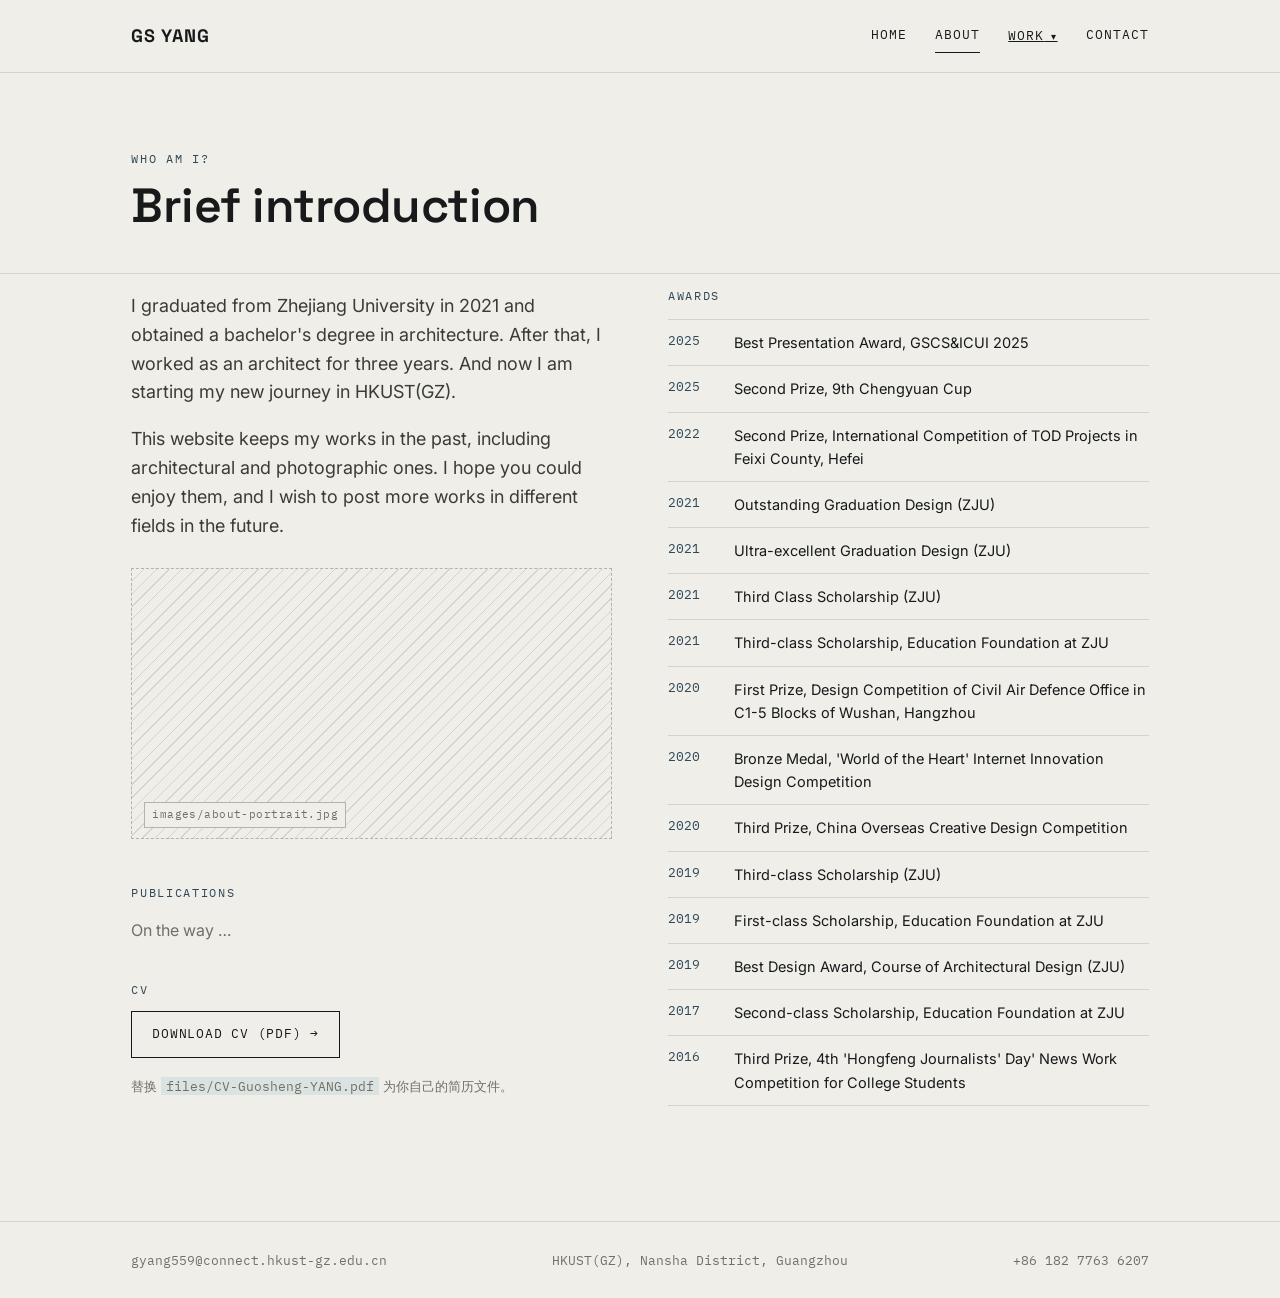
==== about.html @ d6c16cd3 "Add files via upload" ====
<!DOCTYPE html>
<html lang="en">
<head>
<meta charset="UTF-8">
<meta name="viewport" content="width=device-width, initial-scale=1">
<title>GS YANG — About</title>
<meta name="description" content="Who am I — brief introduction, publications, and awards.">
<link rel="preconnect" href="https://fonts.googleapis.com">
<link rel="preconnect" href="https://fonts.gstatic.com" crossorigin>
<link href="https://fonts.googleapis.com/css2?family=Space+Grotesk:wght@500;600;700&family=Inter:wght@400;500;600&family=IBM+Plex+Mono:wght@400;500&display=swap" rel="stylesheet">
<link rel="stylesheet" href="styles.css">
</head>
<body>

<header class="site-header">
  <div class="wrap header-inner">
    <a href="index.html" class="brand">GS YANG</a>
    <input type="checkbox" id="nav-toggle" class="nav-toggle-input">
    <label for="nav-toggle" class="nav-toggle-label" aria-label="打开菜单"><span></span></label>
    <nav class="site-nav">
      <a href="index.html">HOME</a>
      <a href="about.html" aria-current="page">ABOUT</a>
      <div class="nav-dropdown">
        <a href="work.html">WORK</a>
        <div class="dropdown-panel">
          <a href="work-architecture.html">Architecture</a>
          <a href="work-photography.html">Photography</a>
          <a href="work-student-work.html">Student Work</a>
          <a href="work-others.html">Others</a>
        </div>
      </div>
      <a href="contact.html">CONTACT</a>
    </nav>
  </div>
</header>

<main>

  <section class="hero" style="padding-bottom:40px;">
    <div class="wrap">
      <p class="eyebrow">WHO AM I?</p>
      <h1 style="font-size:clamp(32px,4.5vw,48px); margin-top:12px;">Brief introduction</h1>
    </div>
  </section>

  <section style="padding-top:0;">
    <div class="wrap about-grid">
      <div>
        <p class="lede" style="max-width:none;">I graduated from Zhejiang University in 2021 and obtained a bachelor's degree in architecture. After that, I worked as an architect for three years. And now I am starting my new journey in HKUST(GZ).</p>
        <p class="lede" style="max-width:none; margin-top:16px;">This website keeps my works in the past, including architectural and photographic ones. I hope you could enjoy them, and I wish to post more works in different fields in the future.</p>

        <div class="img-slot wide" style="margin-top:28px;"><span>images/about-portrait.jpg</span></div>

        <p class="eyebrow" style="margin-top:44px; margin-bottom:12px;">PUBLICATIONS</p>
        <p style="color:var(--muted);">On the way&nbsp;&hellip;</p>

        <p class="eyebrow" style="margin-top:36px; margin-bottom:12px;">CV</p>
        <a class="btn" href="files/CV-Guosheng-YANG.pdf">Download CV (PDF) →</a>
        <p class="copyright-note">替换 <code style="font-family:var(--mono); background:var(--accent-soft); padding:1px 5px;">files/CV-Guosheng-YANG.pdf</code> 为你自己的简历文件。</p>
      </div>

      <div>
        <p class="eyebrow" style="margin-bottom:14px;">AWARDS</p>
        <ul class="award-list">
          <li><span class="award-year">2025</span><span>Best Presentation Award, GSCS&amp;ICUI 2025</span></li>
          <li><span class="award-year">2025</span><span>Second Prize, 9th Chengyuan Cup</span></li>
          <li><span class="award-year">2022</span><span>Second Prize, International Competition of TOD Projects in Feixi County, Hefei</span></li>
          <li><span class="award-year">2021</span><span>Outstanding Graduation Design (ZJU)</span></li>
          <li><span class="award-year">2021</span><span>Ultra-excellent Graduation Design (ZJU)</span></li>
          <li><span class="award-year">2021</span><span>Third Class Scholarship (ZJU)</span></li>
          <li><span class="award-year">2021</span><span>Third-class Scholarship, Education Foundation at ZJU</span></li>
          <li><span class="award-year">2020</span><span>First Prize, Design Competition of Civil Air Defence Office in C1-5 Blocks of Wushan, Hangzhou</span></li>
          <li><span class="award-year">2020</span><span>Bronze Medal, 'World of the Heart' Internet Innovation Design Competition</span></li>
          <li><span class="award-year">2020</span><span>Third Prize, China Overseas Creative Design Competition</span></li>
          <li><span class="award-year">2019</span><span>Third-class Scholarship (ZJU)</span></li>
          <li><span class="award-year">2019</span><span>First-class Scholarship, Education Foundation at ZJU</span></li>
          <li><span class="award-year">2019</span><span>Best Design Award, Course of Architectural Design (ZJU)</span></li>
          <li><span class="award-year">2017</span><span>Second-class Scholarship, Education Foundation at ZJU</span></li>
          <li><span class="award-year">2016</span><span>Third Prize, 4th 'Hongfeng Journalists' Day' News Work Competition for College Students</span></li>
        </ul>
      </div>
    </div>
  </section>

</main>

<footer class="site-footer">
  <div class="wrap footer-inner">
    <a href="mailto:gyang559@connect.hkust-gz.edu.cn">gyang559@connect.hkust-gz.edu.cn</a>
    <span>HKUST(GZ), Nansha District, Guangzhou</span>
    <span>+86 182 7763 6207</span>
  </div>
</footer>

</body>
</html>
---- styles.css ----
/* ============================================================
   GS YANG — portfolio
   Design language: drafting paper + ink + title-block annotation,
   drawn from the project spec sheets (Location / Role / Scale /
   Status) that already structure this site's real content.
   ============================================================ */

:root{
  --paper: #efeee9;
  --paper-raised: #f8f7f3;
  --ink: #17191a;
  --ink-soft: #3a3c35;
  --muted: #726f66;
  --rule: #d7d3c7;
  --rule-strong: #b8b3a4;
  --accent: #2f4858;
  --accent-soft: #dbe3e2;
  --accent-line: #7d97a0;

  --display: "Space Grotesk", "Arial Narrow", sans-serif;
  --body: "Inter", -apple-system, "Segoe UI", sans-serif;
  --mono: "IBM Plex Mono", ui-monospace, "SFMono-Regular", monospace;

  --maxw: 1120px;
  --pad: clamp(20px, 4vw, 56px);
}

*, *::before, *::after{ box-sizing: border-box; }

html{ -webkit-text-size-adjust: 100%; scroll-behavior: smooth; }

@media (prefers-reduced-motion: reduce){
  html{ scroll-behavior: auto; }
  *, *::before, *::after{ animation-duration: 0.001ms !important; transition-duration: 0.001ms !important; }
}

body{
  margin: 0;
  background: var(--paper);
  color: var(--ink);
  font-family: var(--body);
  font-size: 16px;
  line-height: 1.6;
  -webkit-font-smoothing: antialiased;
}

img{ max-width: 100%; display: block; }

a{ color: inherit; }

.wrap{
  max-width: var(--maxw);
  margin: 0 auto;
  padding-left: var(--pad);
  padding-right: var(--pad);
}

:focus-visible{
  outline: 2px solid var(--accent);
  outline-offset: 3px;
}

h1, h2, h3{
  font-family: var(--display);
  font-weight: 600;
  letter-spacing: -0.01em;
  line-height: 1.1;
  margin: 0;
}

.eyebrow{
  font-family: var(--mono);
  font-size: 12px;
  letter-spacing: 0.14em;
  text-transform: uppercase;
  color: var(--accent);
}

.lede{
  font-size: 18px;
  color: var(--ink-soft);
  max-width: 56ch;
}

/* ---------- header / nav ---------- */

.site-header{
  border-bottom: 1px solid var(--rule);
  background: var(--paper);
  position: sticky;
  top: 0;
  z-index: 20;
}

.header-inner{
  display: flex;
  align-items: center;
  justify-content: space-between;
  height: 72px;
}

.brand{
  font-family: var(--display);
  font-weight: 700;
  font-size: 18px;
  letter-spacing: 0.04em;
  text-decoration: none;
}

.nav-toggle-input{ display: none; }

.nav-toggle-label{
  display: none;
  flex-direction: column;
  gap: 5px;
  cursor: pointer;
  padding: 8px;
  margin: -8px;
}
.nav-toggle-label span,
.nav-toggle-label::before,
.nav-toggle-label::after{
  content: "";
  display: block;
  width: 22px;
  height: 2px;
  background: var(--ink);
}

.site-nav{
  display: flex;
  align-items: center;
  gap: 28px;
  font-family: var(--mono);
  font-size: 13px;
  letter-spacing: 0.08em;
  text-transform: uppercase;
}

.site-nav > a{
  text-decoration: none;
  padding: 6px 0;
  border-bottom: 1px solid transparent;
}
.site-nav > a:hover,
.site-nav > a[aria-current="page"]{
  border-bottom-color: var(--ink);
}

.nav-dropdown{ position: relative; }
.nav-dropdown > a::after{
  content: " \25BE";
  font-size: 10px;
}
.dropdown-panel{
  display: none;
  position: absolute;
  top: 100%;
  left: 0;
  margin-top: 12px;
  min-width: 176px;
  background: var(--paper-raised);
  border: 1px solid var(--rule);
  box-shadow: 0 8px 20px rgba(23,25,26,0.08);
  padding: 6px;
}
.nav-dropdown:hover .dropdown-panel,
.nav-dropdown:focus-within .dropdown-panel{
  display: block;
}
.dropdown-panel a{
  display: block;
  padding: 9px 12px;
  text-decoration: none;
  text-transform: none;
  letter-spacing: 0;
  font-family: var(--body);
  font-size: 14px;
}
.dropdown-panel a:hover{ background: var(--accent-soft); }

@media (max-width: 760px){
  .nav-toggle-label{ display: flex; }
  .site-nav{
    display: none;
    position: absolute;
    top: 72px;
    left: 0;
    right: 0;
    flex-direction: column;
    align-items: stretch;
    gap: 0;
    background: var(--paper);
    border-bottom: 1px solid var(--rule);
    padding: 8px var(--pad) 20px;
  }
  .nav-toggle-input:checked ~ .site-nav{ display: flex; }
  .site-nav > a{ padding: 12px 0; border-bottom: 1px solid var(--rule); }
  .nav-dropdown{ display: flex; flex-direction: column; }
  .dropdown-panel{
    display: block;
    position: static;
    margin-top: 0;
    border: none;
    box-shadow: none;
    padding: 0 0 4px 14px;
  }
  .dropdown-panel a{ padding: 10px 0; font-size: 14px; }
}

/* ---------- title block (signature component) ---------- */

.title-block{
  border: 1px solid var(--ink);
  background: var(--paper-raised);
  display: grid;
  grid-template-columns: repeat(2, 1fr);
}
.title-block dt{
  font-family: var(--mono);
  font-size: 11px;
  letter-spacing: 0.1em;
  text-transform: uppercase;
  color: var(--muted);
}
.title-block dd{
  margin: 4px 0 0;
  font-family: var(--body);
  font-size: 15px;
  font-weight: 500;
}
.title-block > div{
  padding: 16px 18px;
  border-right: 1px solid var(--rule);
  border-bottom: 1px solid var(--rule);
}
.title-block > div:nth-child(2n){ border-right: none; }
.title-block > div:nth-last-child(-n+2){ border-bottom: none; }

@media (max-width: 560px){
  .title-block{ grid-template-columns: 1fr; }
  .title-block > div{ border-right: none; }
  .title-block > div:nth-last-child(-n+2){ border-bottom: 1px solid var(--rule); }
  .title-block > div:last-child{ border-bottom: none; }
}

.status-dot{
  display: inline-block;
  width: 7px; height: 7px;
  border-radius: 50%;
  background: var(--accent);
  margin-right: 7px;
}

/* ---------- buttons / links ---------- */

.btn{
  display: inline-flex;
  align-items: center;
  gap: 8px;
  font-family: var(--mono);
  font-size: 13px;
  letter-spacing: 0.06em;
  text-transform: uppercase;
  text-decoration: none;
  padding: 12px 20px;
  border: 1px solid var(--ink);
  color: var(--ink);
  background: transparent;
  transition: background 120ms ease, color 120ms ease;
}
.btn:hover{ background: var(--ink); color: var(--paper); }
.btn-accent{ border-color: var(--accent); color: var(--accent); }
.btn-accent:hover{ background: var(--accent); color: var(--paper); }

.text-link{
  text-decoration-color: var(--rule-strong);
  text-underline-offset: 3px;
}
.text-link:hover{ text-decoration-color: var(--ink); }

/* ---------- sections / rhythm ---------- */

section{ padding-top: 72px; padding-bottom: 72px; }
section + section{ border-top: 1px solid var(--rule); }
.section-head{ margin-bottom: 36px; }

.hero{ padding-top: 64px; padding-bottom: 56px; }
.hero-grid{
  display: grid;
  grid-template-columns: 1.1fr 0.9fr;
  gap: 48px;
  align-items: start;
}
.hero h1{
  font-size: clamp(40px, 6vw, 68px);
  margin-top: 18px;
}
@media (max-width: 820px){
  .hero-grid{ grid-template-columns: 1fr; }
}

/* ---------- news ---------- */

.news-row{
  display: flex;
  gap: 20px;
  align-items: baseline;
  padding: 18px 0;
  border-top: 1px solid var(--rule);
}
.news-row:last-child{ border-bottom: 1px solid var(--rule); }
.news-row .eyebrow{ flex: 0 0 auto; }

/* ---------- work grid ---------- */

.work-grid{
  display: grid;
  grid-template-columns: repeat(2, 1fr);
  gap: 1px;
  background: var(--rule);
  border: 1px solid var(--rule);
}
.work-tile{
  background: var(--paper);
  padding: 32px 28px;
  text-decoration: none;
  color: var(--ink);
  display: flex;
  flex-direction: column;
  justify-content: space-between;
  min-height: 168px;
  transition: background 140ms ease;
}
.work-tile:hover{ background: var(--paper-raised); }
.work-tile .num{
  font-family: var(--mono);
  font-size: 12px;
  color: var(--muted);
}
.work-tile h3{ font-size: 22px; margin-top: 14px; }
.work-tile .go{
  font-family: var(--mono);
  font-size: 12px;
  letter-spacing: 0.08em;
  color: var(--accent);
  text-transform: uppercase;
}
@media (max-width: 620px){
  .work-grid{ grid-template-columns: 1fr; }
}

/* ---------- project cards (architecture) ---------- */

.project{
  padding: 40px 0;
  border-top: 1px solid var(--rule);
  display: grid;
  grid-template-columns: 300px 1fr;
  gap: 36px;
}
.project:last-child{ padding-bottom: 0; }
@media (max-width: 760px){
  .project{ grid-template-columns: 1fr; }
}
.project-specs{
  font-family: var(--mono);
  font-size: 12.5px;
  border-left: 2px solid var(--accent);
  padding-left: 16px;
}
.project-specs .pname{
  font-family: var(--display);
  font-size: 19px;
  color: var(--ink);
  margin-bottom: 12px;
  letter-spacing: 0;
  text-transform: none;
}
.project-specs dl{ margin: 0; }
.project-specs dt{ color: var(--muted); }
.project-specs dd{ margin: 0 0 10px; color: var(--ink-soft); }
.project-desc p{ margin: 0 0 14px; color: var(--ink-soft); }
.project-desc .img-slot{ margin-top: 18px; }

/* ---------- image placeholder slot ---------- */

.img-slot{
  aspect-ratio: 4 / 3;
  border: 1px dashed var(--rule-strong);
  background:
    repeating-linear-gradient(135deg, transparent 0 8px, var(--rule) 8px 9px);
  display: flex;
  align-items: flex-end;
  padding: 10px 12px;
}
.img-slot span{
  font-family: var(--mono);
  font-size: 11px;
  letter-spacing: 0.04em;
  background: var(--paper);
  padding: 3px 7px;
  color: var(--muted);
  border: 1px solid var(--rule-strong);
}
.img-slot.wide{ aspect-ratio: 16 / 9; }
.img-slot.square{ aspect-ratio: 1 / 1; }

.gallery{
  display: grid;
  grid-template-columns: repeat(3, 1fr);
  gap: 14px;
}
@media (max-width: 760px){
  .gallery{ grid-template-columns: repeat(2, 1fr); }
}
@media (max-width: 480px){
  .gallery{ grid-template-columns: 1fr; }
}

.gallery-note{
  margin-top: 28px;
  padding: 16px 18px;
  background: var(--paper-raised);
  border: 1px solid var(--rule);
  font-size: 14px;
  color: var(--ink-soft);
}
.gallery-note code{
  font-family: var(--mono);
  background: var(--accent-soft);
  padding: 1px 5px;
  font-size: 12.5px;
}

/* ---------- about page ---------- */

.about-grid{
  display: grid;
  grid-template-columns: 1fr 1fr;
  gap: 56px;
}
@media (max-width: 820px){
  .about-grid{ grid-template-columns: 1fr; }
}
.award-list{
  list-style: none;
  margin: 0;
  padding: 0;
}
.award-list li{
  display: grid;
  grid-template-columns: 52px 1fr;
  gap: 14px;
  padding: 11px 0;
  border-top: 1px solid var(--rule);
  font-size: 14.5px;
}
.award-list li:last-child{ border-bottom: 1px solid var(--rule); }
.award-year{
  font-family: var(--mono);
  color: var(--accent);
  font-size: 13px;
}

/* ---------- contact ---------- */

.contact-block{
  display: grid;
  grid-template-columns: repeat(3, 1fr);
  border: 1px solid var(--ink);
}
.contact-block > div{
  padding: 28px;
  border-right: 1px solid var(--rule);
}
.contact-block > div:last-child{ border-right: none; }
@media (max-width: 700px){
  .contact-block{ grid-template-columns: 1fr; }
  .contact-block > div{ border-right: none; border-bottom: 1px solid var(--rule); }
  .contact-block > div:last-child{ border-bottom: none; }
}
.contact-block .eyebrow{ display: block; margin-bottom: 10px; }
.contact-block a{ text-decoration: none; }
.contact-block .val{ font-family: var(--display); font-size: 18px; word-break: break-word; }

/* ---------- footer ---------- */

.site-footer{
  border-top: 1px solid var(--rule);
  margin-top: 40px;
}
.footer-inner{
  padding-top: 28px;
  padding-bottom: 28px;
  display: flex;
  flex-wrap: wrap;
  justify-content: space-between;
  gap: 12px;
  font-family: var(--mono);
  font-size: 12.5px;
  color: var(--muted);
}
.footer-inner a{ color: var(--muted); text-decoration: none; }
.footer-inner a:hover{ color: var(--ink); }

.copyright-note{
  font-size: 12.5px;
  color: var(--muted);
  margin-top: 18px;
}

.back-link{
  display: inline-block;
  margin-bottom: 28px;
  font-family: var(--mono);
  font-size: 12.5px;
  text-decoration: none;
  color: var(--muted);
}
.back-link:hover{ color: var(--ink); }
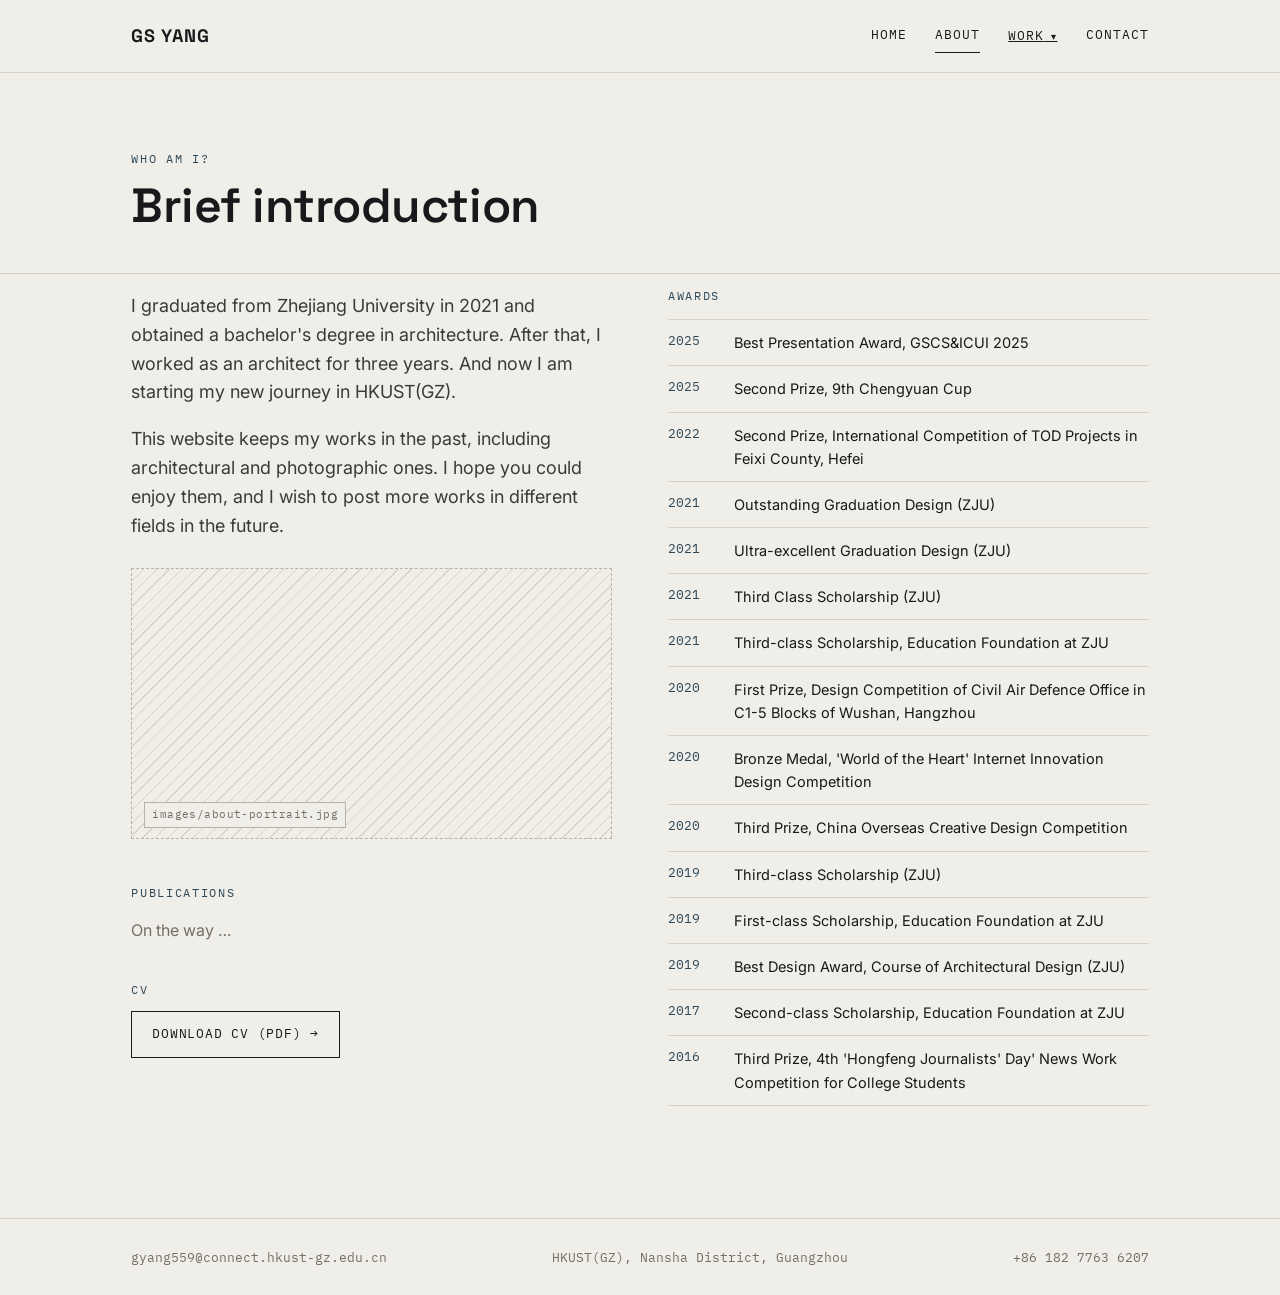
==== commit 3982e8b2: "Update about.html" ====
--- a/about.html
+++ b/about.html
@@ -56,7 +56,7 @@
 
         <p class="eyebrow" style="margin-top:36px; margin-bottom:12px;">CV</p>
         <a class="btn" href="files/CV-Guosheng-YANG.pdf">Download CV (PDF) →</a>
-        <p class="copyright-note">替换 <code style="font-family:var(--mono); background:var(--accent-soft); padding:1px 5px;">files/CV-Guosheng-YANG.pdf</code> 为你自己的简历文件。</p>
+        
       </div>
 
       <div>
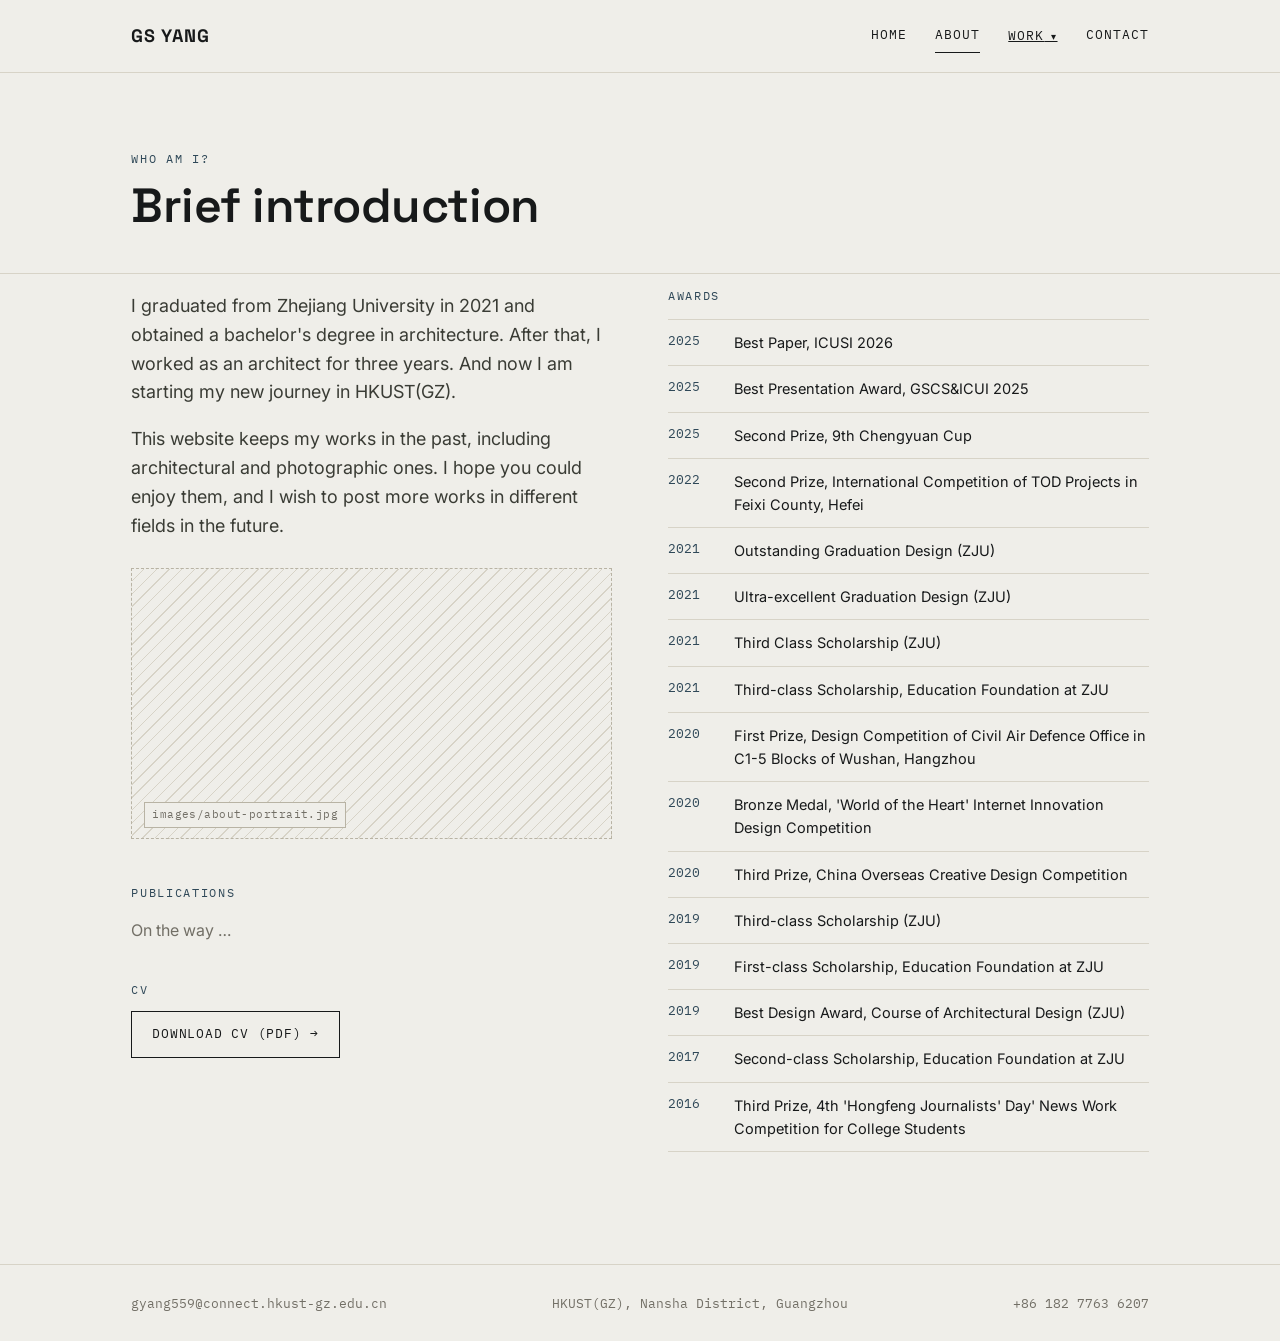
==== commit de613200: "Update about.html" ====
--- a/about.html
+++ b/about.html
@@ -62,6 +62,7 @@
       <div>
         <p class="eyebrow" style="margin-bottom:14px;">AWARDS</p>
         <ul class="award-list">
+          <li><span class="award-year">2025</span><span>Best Paper, ICUSI 2026</span></li>
           <li><span class="award-year">2025</span><span>Best Presentation Award, GSCS&amp;ICUI 2025</span></li>
           <li><span class="award-year">2025</span><span>Second Prize, 9th Chengyuan Cup</span></li>
           <li><span class="award-year">2022</span><span>Second Prize, International Competition of TOD Projects in Feixi County, Hefei</span></li>
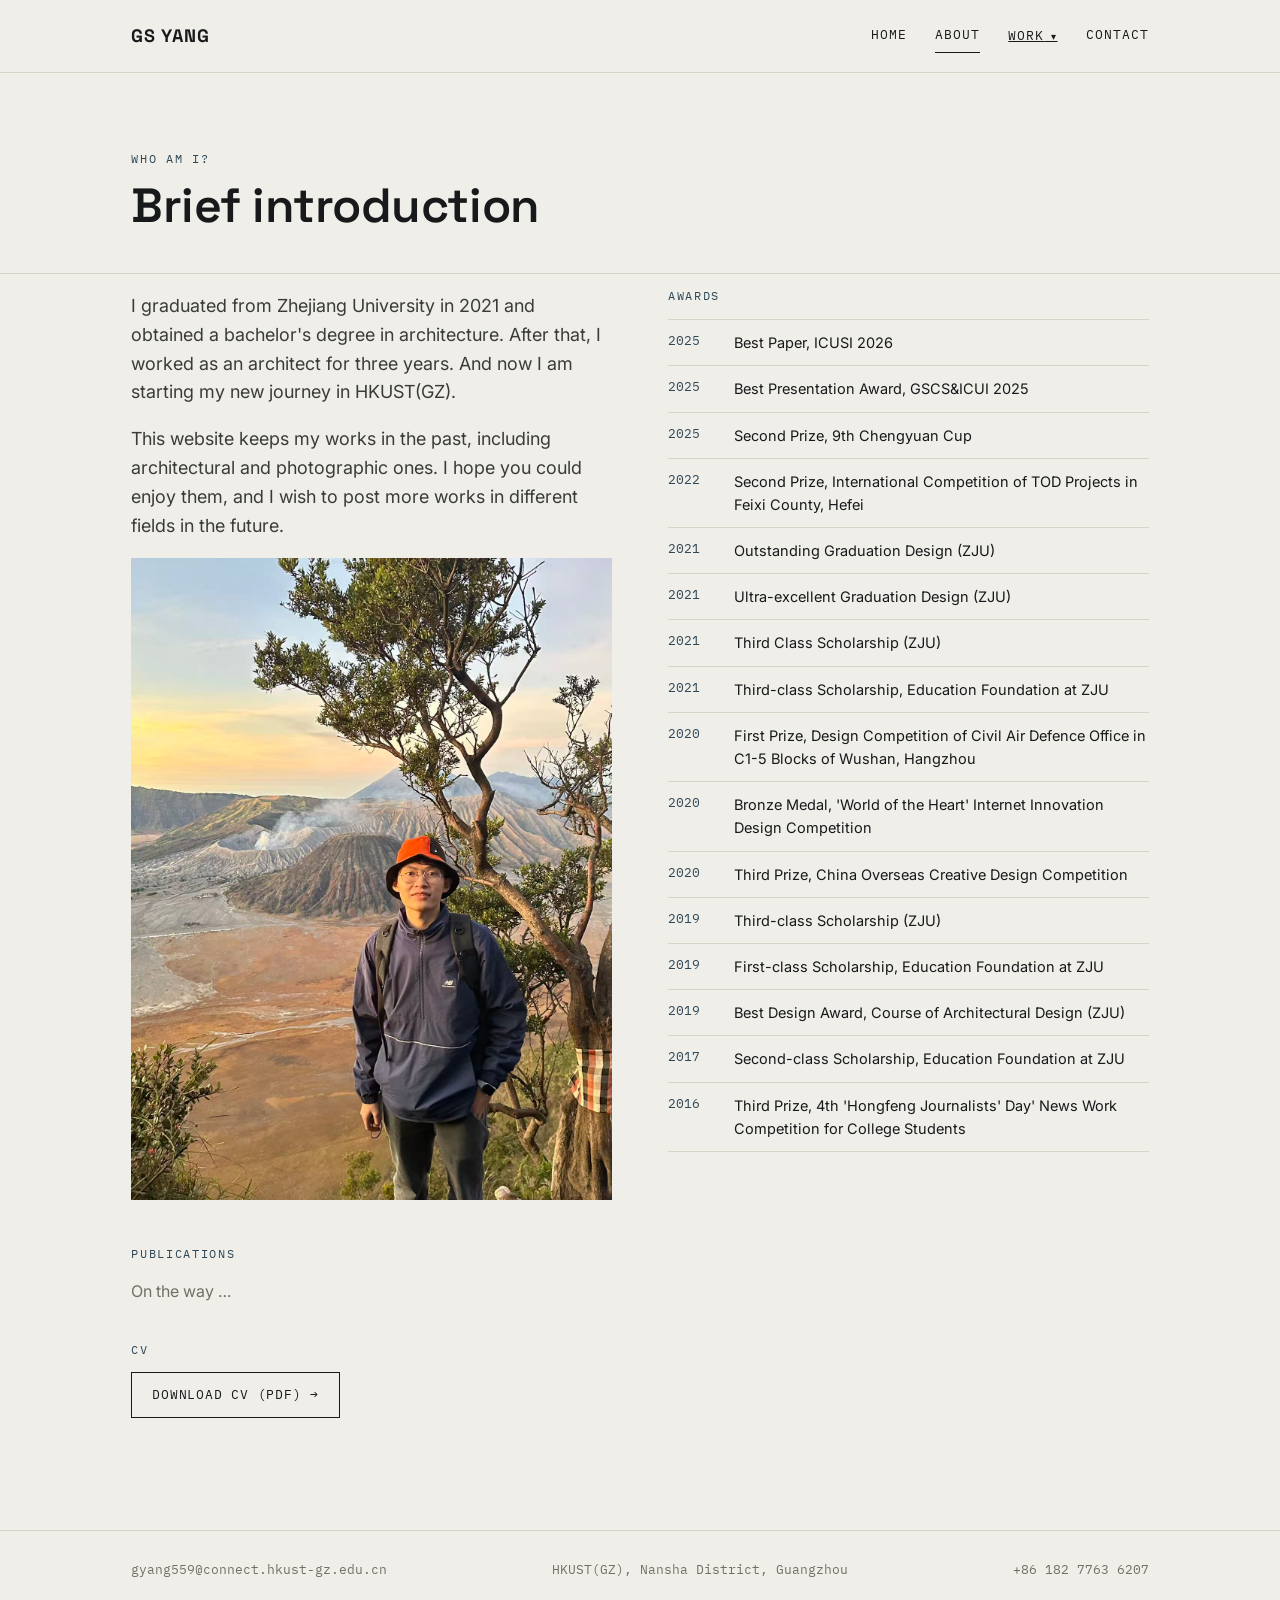
==== commit 17853f7a: "Update about.html" ====
--- a/about.html
+++ b/about.html
@@ -48,8 +48,7 @@
       <div>
         <p class="lede" style="max-width:none;">I graduated from Zhejiang University in 2021 and obtained a bachelor's degree in architecture. After that, I worked as an architect for three years. And now I am starting my new journey in HKUST(GZ).</p>
         <p class="lede" style="max-width:none; margin-top:16px;">This website keeps my works in the past, including architectural and photographic ones. I hope you could enjoy them, and I wish to post more works in different fields in the future.</p>
-
-        <div class="img-slot wide" style="margin-top:28px;"><span>images/about-portrait.jpg</span></div>
+        <div class="img-frame"><img src="images/about-portrait.jpg" alt="work3"></div>
 
         <p class="eyebrow" style="margin-top:44px; margin-bottom:12px;">PUBLICATIONS</p>
         <p style="color:var(--muted);">On the way&nbsp;&hellip;</p>
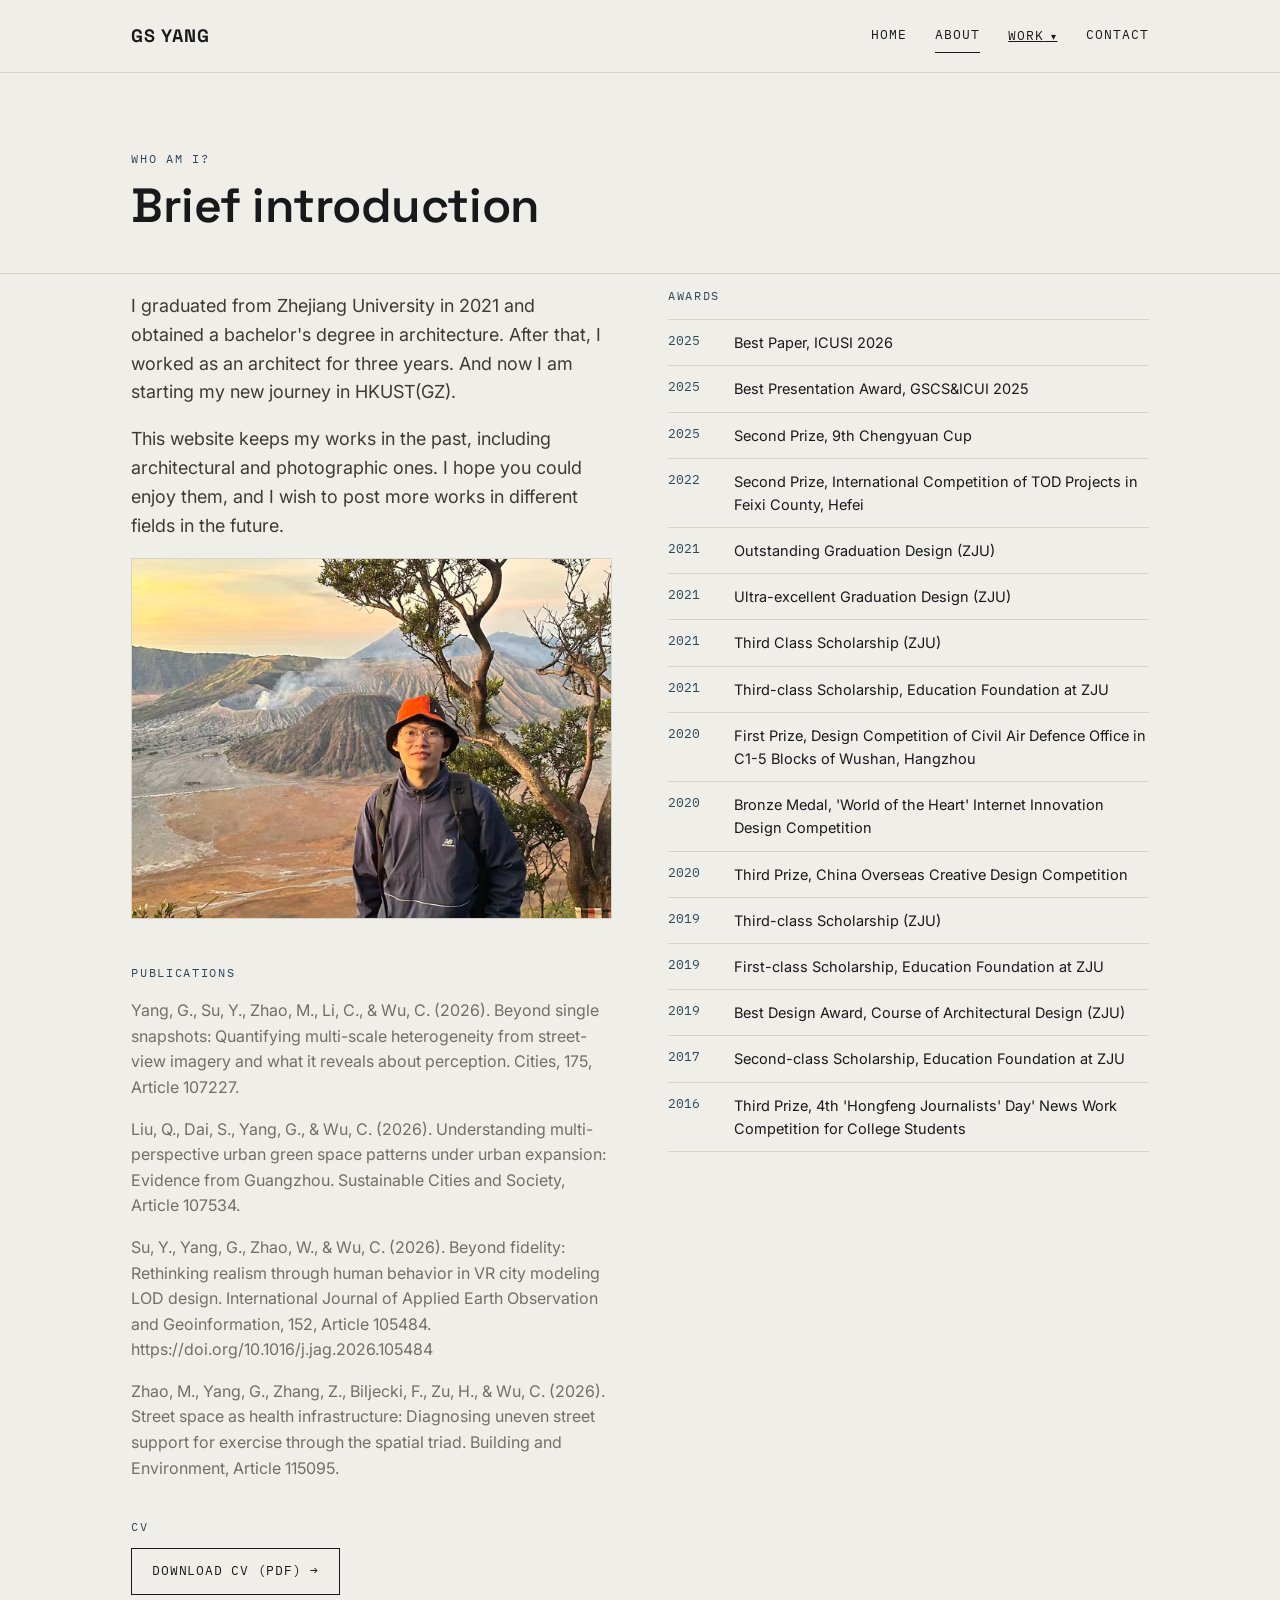
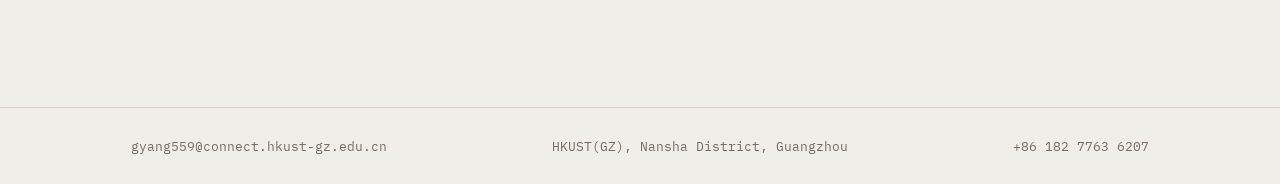
==== commit a41086c1: "Update about.html" ====
--- a/about.html
+++ b/about.html
@@ -51,8 +51,10 @@
         <div class="img-frame"><img src="images/about-portrait.jpg" alt="work3"></div>
 
         <p class="eyebrow" style="margin-top:44px; margin-bottom:12px;">PUBLICATIONS</p>
-        <p style="color:var(--muted);">On the way&nbsp;&hellip;</p>
-
+        <p style="color:var(--muted);">Yang, G., Su, Y., Zhao, M., Li, C., & Wu, C. (2026). Beyond single snapshots: Quantifying multi-scale heterogeneity from street-view imagery and what it reveals about perception. Cities, 175, Article 107227.</p>
+        <p style="color:var(--muted);">Liu, Q., Dai, S., Yang, G., & Wu, C. (2026). Understanding multi-perspective urban green space patterns under urban expansion: Evidence from Guangzhou. Sustainable Cities and Society, Article 107534.</p>
+        <p style="color:var(--muted);">Su, Y., Yang, G., Zhao, W., & Wu, C. (2026). Beyond fidelity: Rethinking realism through human behavior in VR city modeling LOD design. International Journal of Applied Earth Observation and Geoinformation, 152, Article 105484. https://doi.org/10.1016/j.jag.2026.105484</p>
+        <p style="color:var(--muted);">Zhao, M., Yang, G., Zhang, Z., Biljecki, F., Zu, H., & Wu, C. (2026). Street space as health infrastructure: Diagnosing uneven street support for exercise through the spatial triad. Building and Environment, Article 115095.</p>
         <p class="eyebrow" style="margin-top:36px; margin-bottom:12px;">CV</p>
         <a class="btn" href="files/CV-Guosheng-YANG.pdf">Download CV (PDF) →</a>
         
--- a/styles.css
+++ b/styles.css
@@ -100,12 +100,16 @@
 }
 
 .brand{
+  display: inline-flex;
+  align-items: center;
+  gap: 10px;
   font-family: var(--display);
   font-weight: 700;
   font-size: 18px;
   letter-spacing: 0.04em;
   text-decoration: none;
 }
+.brand-mark{ flex: 0 0 auto; }
 
 .nav-toggle-input{ display: none; }
 
@@ -208,6 +212,145 @@
   .dropdown-panel a{ padding: 10px 0; font-size: 14px; }
 }
 
+/* ---------- home page: dark overlay header ---------- */
+
+body.home .site-header{
+  position: absolute;
+  top: 0; left: 0; right: 0;
+  background: transparent;
+  border-bottom: none;
+  z-index: 30;
+}
+body.home .brand,
+body.home .site-nav > a{ color: #fff; text-shadow: 0 1px 4px rgba(0,0,0,0.45); }
+body.home .site-nav > a:hover{ border-bottom-color: #fff; }
+body.home .site-nav > a[aria-current="page"]{
+  background: #111;
+  padding: 9px 16px;
+  border-bottom: none;
+  text-shadow: none;
+}
+body.home .nav-toggle-label span,
+body.home .nav-toggle-label::before,
+body.home .nav-toggle-label::after{ background: #fff; }
+body.home .dropdown-panel{ background: var(--paper-raised); }
+body.home .dropdown-panel a{ color: var(--ink); text-transform: none; }
+@media (max-width: 760px){
+  body.home .site-nav{ background: #111; border-bottom: none; }
+  body.home .site-nav > a{ border-bottom-color: rgba(255,255,255,0.16); }
+}
+
+/* ---------- home page: photo hero ---------- */
+
+.photo-hero{
+  position: relative;
+  min-height: 100vh;
+  overflow: hidden;
+  padding: 0;
+}
+section.photo-hero + section{ border-top: none; }
+
+.photo-hero-bg{
+  position: absolute;
+  inset: 0;
+  display: grid;
+  grid-template-columns: minmax(230px, 34%) 1fr;
+}
+.photo-hero-panel{
+  position: relative;
+  background: #111210;
+  overflow: hidden;
+}
+.dot-grid{
+  position: absolute;
+  inset: 0;
+  background-image: radial-gradient(circle, rgba(255,255,255,0.22) 1.6px, transparent 1.7px);
+  background-size: 52px 52px;
+  background-position: 36px 90px;
+  -webkit-mask-image: linear-gradient(to bottom, #000 0%, #000 42%, transparent 74%);
+          mask-image: linear-gradient(to bottom, #000 0%, #000 42%, transparent 74%);
+}
+.photo-hero-image{ position: relative; background: #2a2a2a; }
+.photo-hero-image img{
+  width: 100%;
+  height: 100%;
+  object-fit: cover;
+  display: block;
+  filter: grayscale(1) contrast(1.05) brightness(1.02);
+}
+.photo-hero-image::after{
+  content: "";
+  position: absolute;
+  inset: 0;
+  background: linear-gradient(100deg, rgba(0,0,0,0.32) 0%, rgba(0,0,0,0.06) 30%, rgba(0,0,0,0) 55%);
+}
+
+.photo-hero-copy{
+  position: absolute;
+  left: 0; right: 0;
+  top: 54%;
+  transform: translateY(-50%);
+  z-index: 2;
+  color: #fff;
+}
+.eyebrow-italic{
+  font-family: var(--body);
+  font-style: italic;
+  font-size: 17px;
+  letter-spacing: 0.02em;
+  color: #f2f1ec;
+  margin: 0 0 8px;
+}
+.photo-hero-name{
+  font-family: var(--display);
+  font-weight: 700;
+  font-size: clamp(30px, 4.6vw, 46px);
+  letter-spacing: 0.01em;
+  color: #fff;
+  margin: 0 0 28px;
+  max-width: 14ch;
+}
+.tag-pill{
+  display: inline-block;
+  background: #8f8a2e;
+  color: #fff;
+  font-family: var(--body);
+  font-weight: 700;
+  font-size: 15px;
+  letter-spacing: 0.02em;
+  text-transform: uppercase;
+  padding: 17px 30px;
+  margin: 0;
+}
+
+.scroll-cue{
+  position: absolute;
+  bottom: 24px;
+  left: 50%;
+  transform: translateX(-50%);
+  z-index: 2;
+  color: #fff;
+  font-size: 22px;
+  text-decoration: none;
+  line-height: 1;
+  opacity: 0.85;
+}
+.scroll-cue:hover{ opacity: 1; }
+
+@media (max-width: 820px){
+  .photo-hero{ min-height: 78vh; }
+  .photo-hero-bg{ grid-template-columns: 100%; }
+  .photo-hero-panel{ display: none; }
+  .photo-hero-image::after{
+    background: linear-gradient(to top, rgba(0,0,0,0.6) 0%, rgba(0,0,0,0.18) 32%, rgba(0,0,0,0) 62%);
+  }
+  .photo-hero-copy{ padding-left: var(--pad); padding-right: var(--pad); top: auto; bottom: 56px; transform: none; }
+  .photo-hero-name{ max-width: none; }
+}
+@media (min-width: 821px){
+  .photo-hero-copy{ padding-left: var(--pad); }
+}
+
 /* ---------- title block (signature component) ---------- */
 
 .title-block{
@@ -406,6 +549,23 @@
 .img-slot.wide{ aspect-ratio: 16 / 9; }
 .img-slot.square{ aspect-ratio: 1 / 1; }
 
+/* real photo, once you have one — same box proportions as .img-slot,
+   just swap the div+span for this and an <img> (see README) */
+.img-frame{
+  aspect-ratio: 4 / 3;
+  overflow: hidden;
+  border: 1px solid var(--rule);
+  background: var(--paper-raised);
+}
+.img-frame img{
+  width: 100%;
+  height: 100%;
+  object-fit: cover;
+  display: block;
+}
+.img-frame.wide{ aspect-ratio: 16 / 9; }
+.img-frame.square{ aspect-ratio: 1 / 1; }
+
 .gallery{
   display: grid;
   grid-template-columns: repeat(3, 1fr);
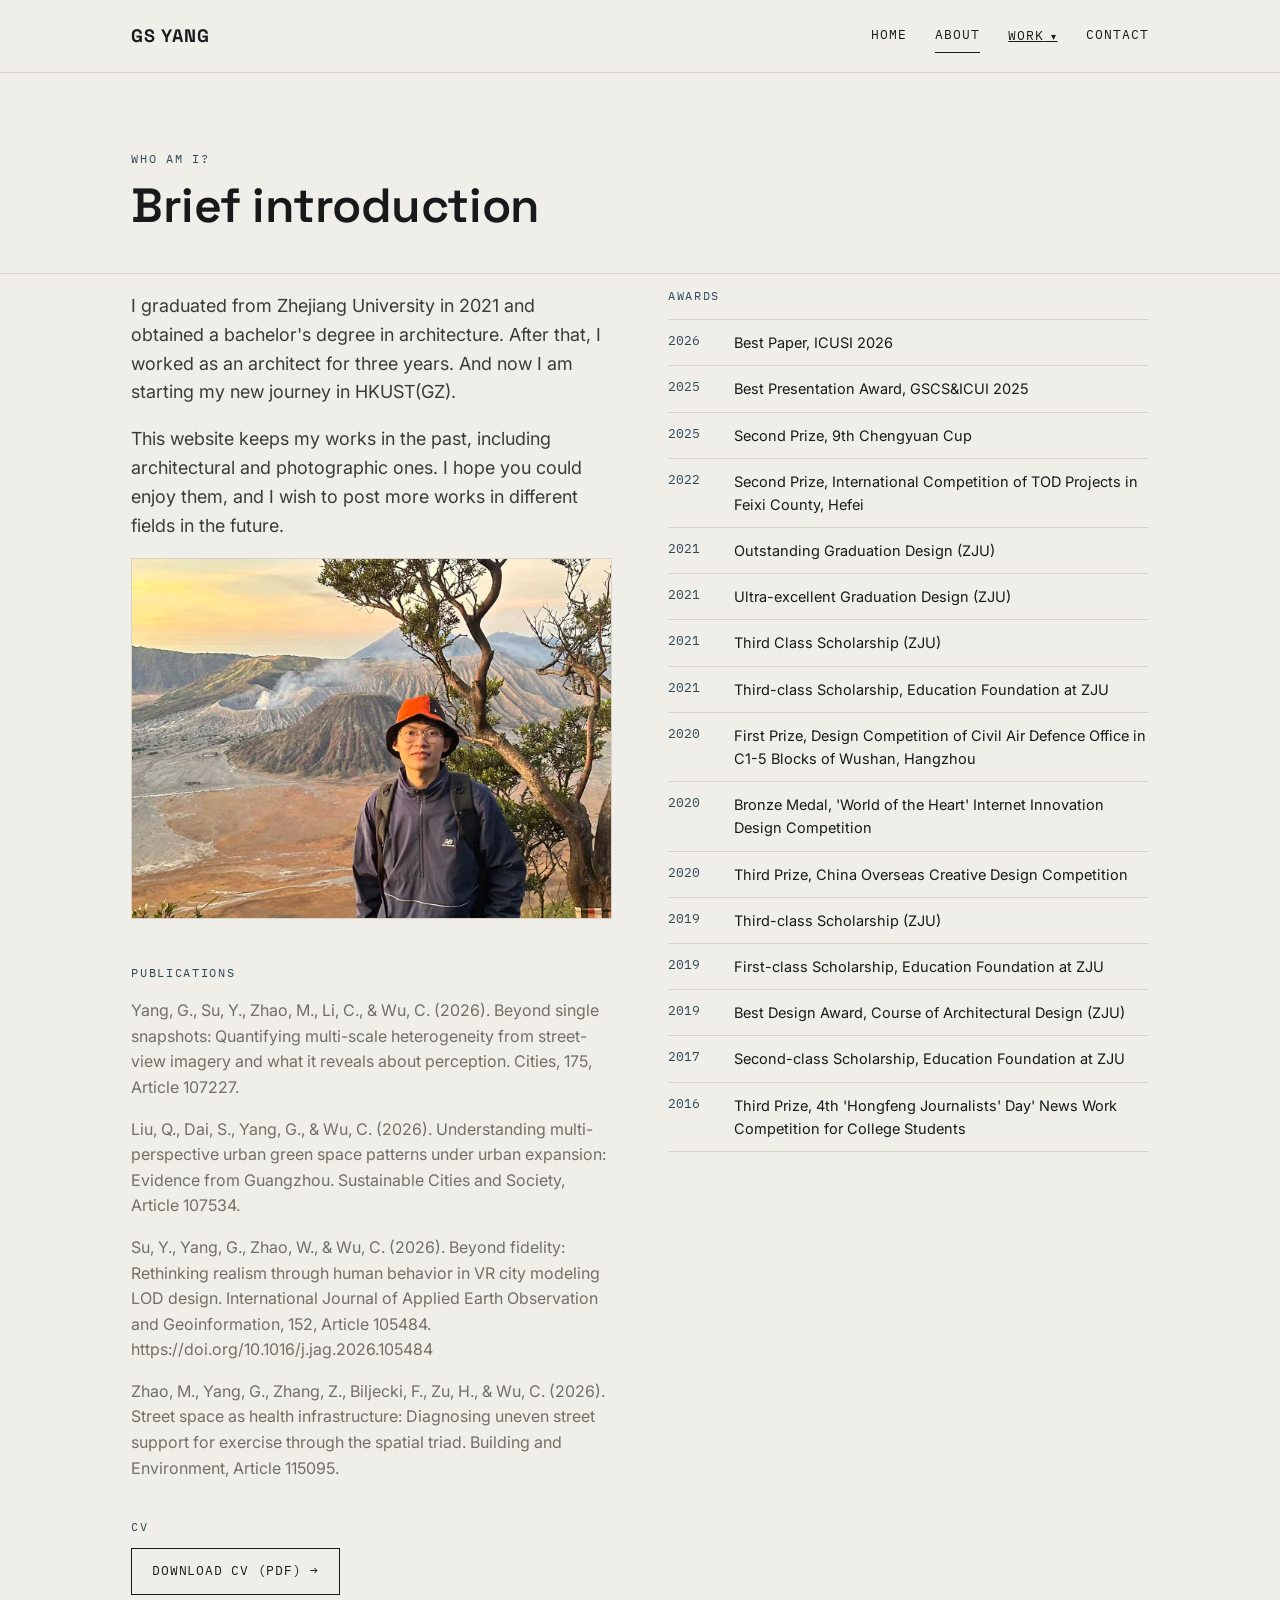
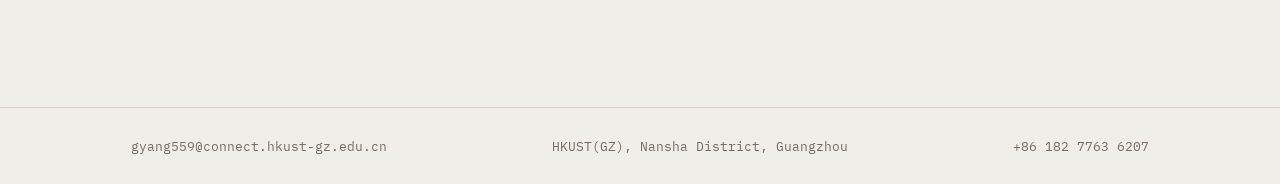
==== commit dfc7156b: "Update about.html" ====
--- a/about.html
+++ b/about.html
@@ -63,7 +63,7 @@
       <div>
         <p class="eyebrow" style="margin-bottom:14px;">AWARDS</p>
         <ul class="award-list">
-          <li><span class="award-year">2025</span><span>Best Paper, ICUSI 2026</span></li>
+          <li><span class="award-year">2026</span><span>Best Paper, ICUSI 2026</span></li>
           <li><span class="award-year">2025</span><span>Best Presentation Award, GSCS&amp;ICUI 2025</span></li>
           <li><span class="award-year">2025</span><span>Second Prize, 9th Chengyuan Cup</span></li>
           <li><span class="award-year">2022</span><span>Second Prize, International Competition of TOD Projects in Feixi County, Hefei</span></li>
